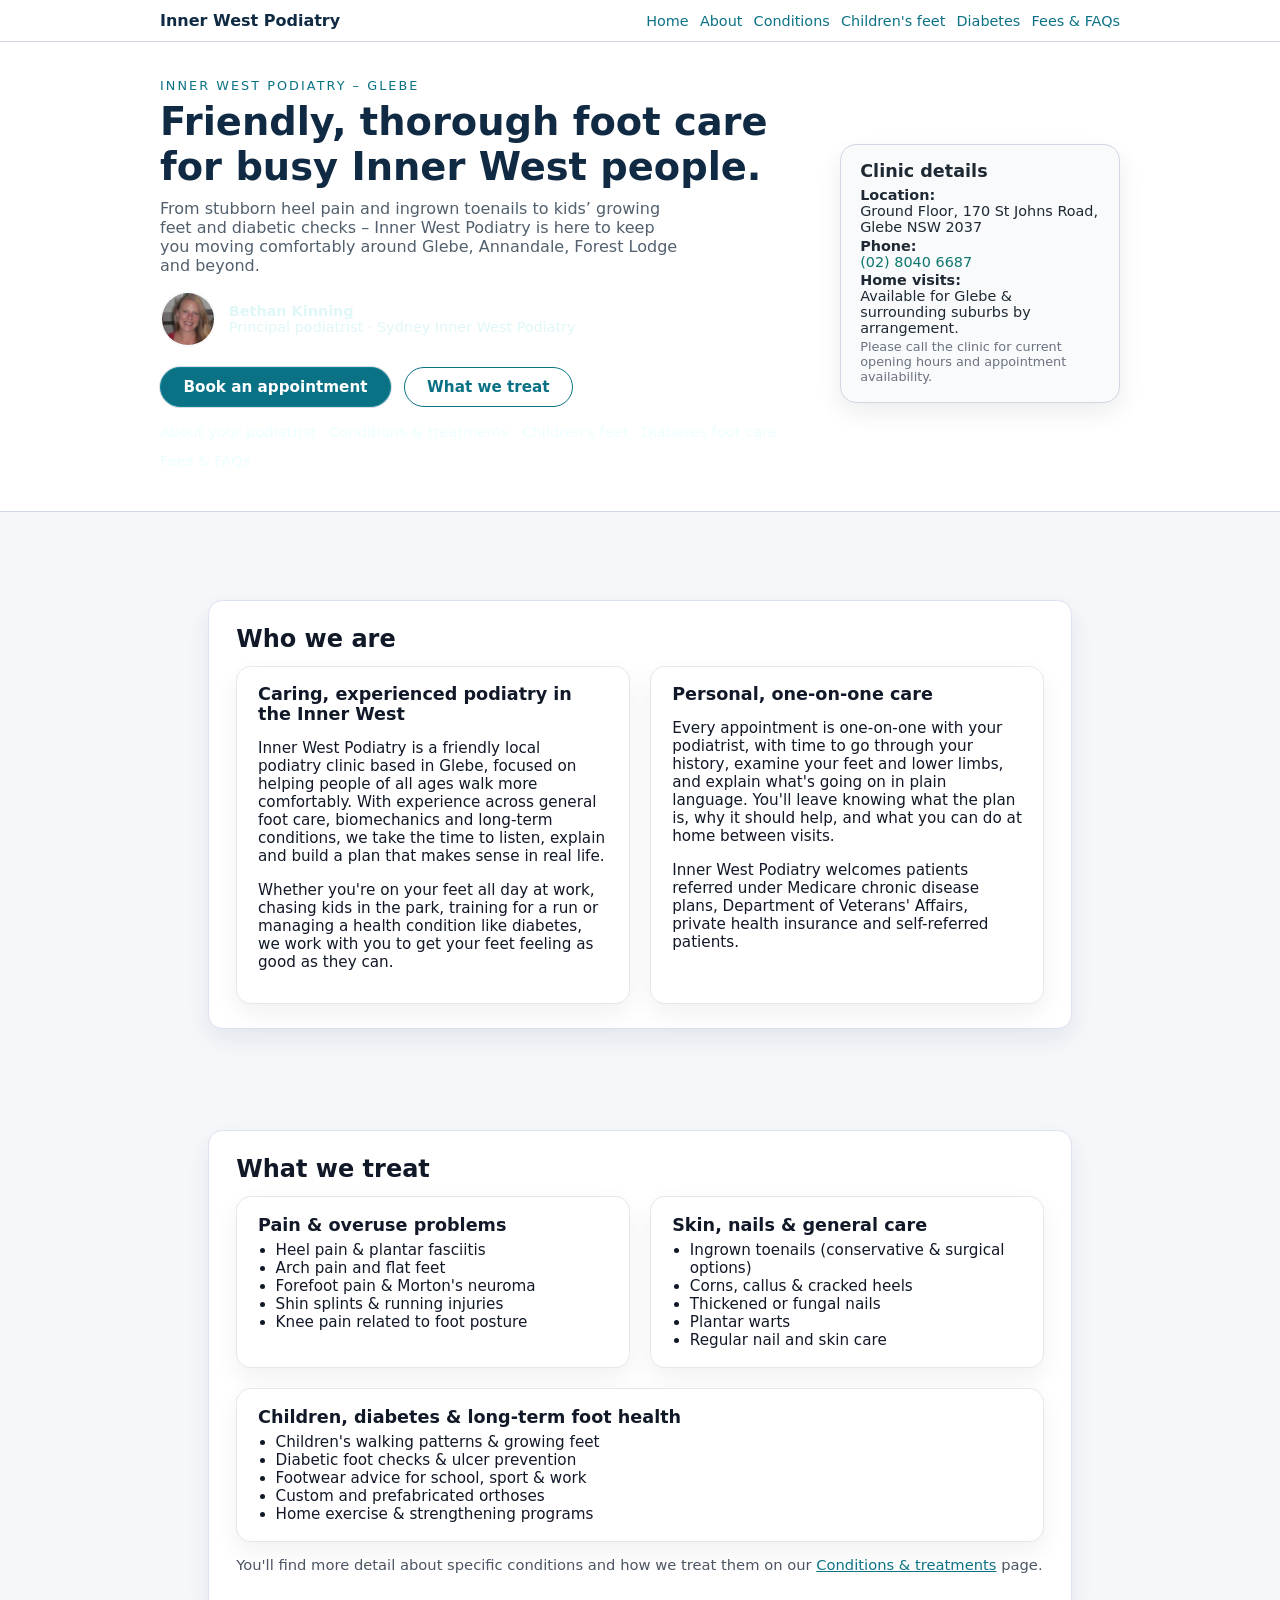
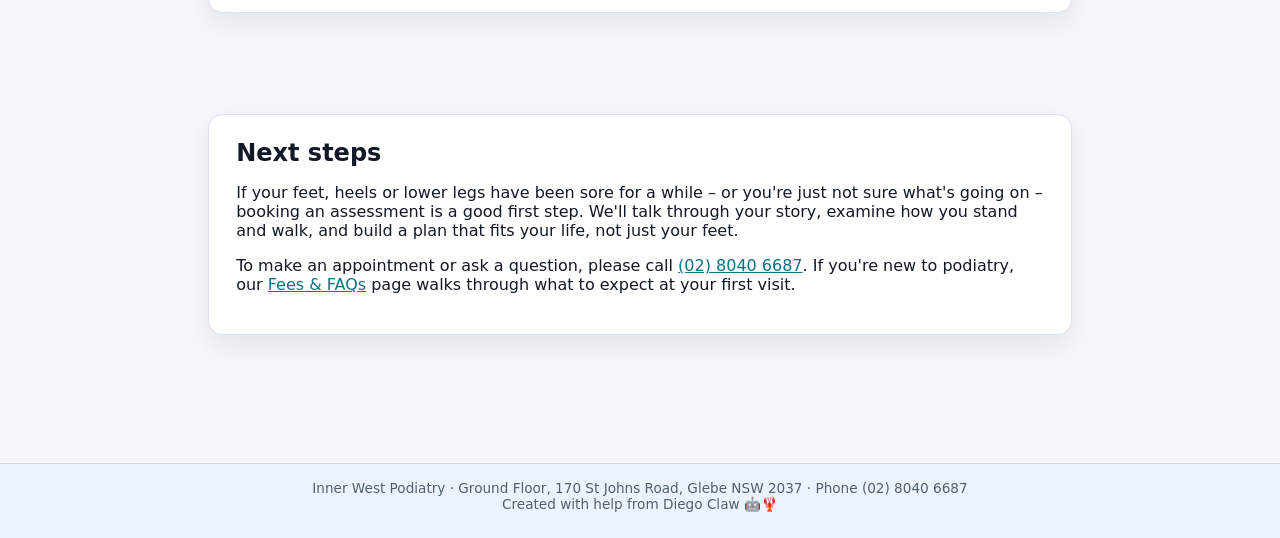
==== index.html @ 7d50f047 "Adjust colour palette to match Sydney Inner West Podiatry vibe" ====
<!DOCTYPE html>
<html lang="en">
<head>
  <meta charset="UTF-8" />
  <meta name="viewport" content="width=device-width, initial-scale=1.0" />
  <title>Inner West Podiatry – Happy Feet in Glebe & Beyond</title>
  <link rel="stylesheet" href="style.css" />
  <style>
    body {
      margin: 0;
      font-family: system-ui, -apple-system, BlinkMacSystemFont, "Segoe UI", sans-serif;
      background: #f5f7fb;
      color: #111827;
    }
    .hero {
      background: #ffffff;
      border-bottom: 1px solid #d0d7e2;
      padding: 2.2rem 1.5rem 2.6rem;
      color: #102a43;
    }
    .hero-inner {
      max-width: 960px;
      margin: 0 auto;
      display: flex;
      flex-wrap: wrap;
      gap: 2rem;
      align-items: center;
      justify-content: space-between;
    }
    .hero-copy {
      flex: 1 1 320px;
      min-width: 260px;
    }
    .hero-beth {
      display: flex;
      align-items: center;
      gap: 0.8rem;
      margin-top: 0.9rem;
      font-size: 0.9rem;
      color: #e0f7f7;
    }
    .hero-beth img {
      width: 56px;
      height: 56px;
      border-radius: 50%;
      object-fit: cover;
      border: 2px solid rgba(248, 250, 252, 0.85);
    }
    .hero-eyebrow {
      text-transform: uppercase;
      letter-spacing: 0.16em;
      font-size: 0.8rem;
      color: #0b7285;
      margin-bottom: 0.4rem;
    }
    .hero h1 {
      margin: 0;
      font-size: 2.4rem;
    }
    .hero-tagline {
      margin-top: 0.6rem;
      color: #52606d;
      max-width: 520px;
      font-size: 1rem;
    }
    .hero-actions {
      margin-top: 1.3rem;
      display: flex;
      flex-wrap: wrap;
      gap: 0.8rem;
    }
    .btn {
      display: inline-block;
      padding: 0.6rem 1.4rem;
      border-radius: 999px;
      font-weight: 600;
      text-decoration: none;
      font-size: 0.95rem;
    }
    .btn.primary {
      background: #0b7285;
      color: #ffffff;
      border: 1px solid #0c8599;
      box-shadow: 0 0 0 1px rgba(15, 23, 42, 0.15);
    }
    .btn.primary:hover {
      background: #f59e0b;
    }
    .btn.ghost {
      background: transparent;
      color: #0b7285;
      border: 1px solid #0b7285;
    }
    .hero-panel {
      flex: 0 0 280px;
      max-width: 320px;
      background: #f8fafc;
      border-radius: 1rem;
      padding: 1rem 1.2rem;
      border: 1px solid #d0d7e2;
      box-shadow: 0 10px 24px rgba(15, 23, 42, 0.08);
      font-size: 0.9rem;
      color: #1f2933;
    }
    .hero-panel h2 {
      margin: 0 0 0.4rem;
      font-size: 1.1rem;
    }
    .hero-panel p {
      margin: 0.15rem 0;
    }
    .hero-panel .small {
      font-size: 0.8rem;
      color: #6b7280;
    }

    main {
      max-width: 960px;
      margin: 0 auto;
      padding: 2.2rem 1.5rem 3rem;
    }
    .section {
      padding: 1.8rem 0 0;
    }
    .section h2 {
      margin-top: 0;
      margin-bottom: 0.8rem;
      font-size: 1.5rem;
    }
    .columns {
      display: flex;
      flex-wrap: wrap;
      gap: 1.3rem;
    }
    .column {
      flex: 1 1 260px;
      background: #ffffff;
      border-radius: 0.9rem;
      padding: 1.1rem 1.3rem;
      border: 1px solid #e5e7eb;
      box-shadow: 0 10px 26px rgba(15, 23, 42, 0.06);
      font-size: 0.95rem;
    }
    .column h3 {
      margin-top: 0;
      margin-bottom: 0.4rem;
      font-size: 1.1rem;
    }
    ul.treat-list {
      margin: 0.4rem 0 0;
      padding-left: 1.1rem;
      list-style: disc;
      color: #111827;
    }

    .nav-links {
      display: flex;
      flex-wrap: wrap;
      gap: 0.8rem;
      margin-top: 1rem;
      font-size: 0.92rem;
    }
    .nav-links a {
      color: #ecfeff;
      text-decoration: none;
    }
    .nav-links a:hover {
      text-decoration: underline;
    }

    @media (max-width: 640px) {
      .hero-inner {
        flex-direction: column;
        align-items: flex-start;
      }
      .hero-panel {
        width: 100%;
      }
    }
  </style>
</head>
<body>
  <div class="site-shell">
    <nav class="top-nav">
      <div class="top-nav-inner">
        <div class="top-nav-title">Inner West Podiatry</div>
        <div class="top-nav-links">
          <a href="index.html">Home</a>
          <a href="about.html">About</a>
          <a href="conditions.html">Conditions</a>
          <a href="kids-feet.html">Children&apos;s feet</a>
          <a href="diabetes-foot-care.html">Diabetes</a>
          <a href="faq.html">Fees &amp; FAQs</a>
        </div>
      </div>
    </nav>

    <header class="hero">
      <div class="hero-inner">
        <div class="hero-copy">
          <div class="hero-eyebrow">Inner West Podiatry – Glebe</div>
          <h1>Friendly, thorough foot care for busy Inner West people.</h1>
          <p class="hero-tagline">
            From stubborn heel pain and ingrown toenails to kids’ growing feet and diabetic checks – Inner West Podiatry
            is here to keep you moving comfortably around Glebe, Annandale, Forest Lodge and beyond.
          </p>
          <div class="hero-beth">
            <img src="media/bethan-kinning.jpg" alt="Bethan Kinning, podiatrist at Inner West Podiatry" />
            <div>
              <div style="font-weight:600;">Bethan Kinning</div>
              <div>Principal podiatrist · Sydney Inner West Podiatry</div>
            </div>
          </div>
          <div class="hero-actions">
            <a href="#book" class="btn primary">Book an appointment</a>
            <a href="#what-we-treat" class="btn ghost">What we treat</a>
          </div>
          <div class="nav-links">
            <a href="about.html">About your podiatrist</a>
            <a href="conditions.html">Conditions &amp; treatments</a>
            <a href="kids-feet.html">Children&apos;s feet</a>
            <a href="diabetes-foot-care.html">Diabetes foot care</a>
            <a href="faq.html">Fees &amp; FAQs</a>
          </div>
        </div>
        <aside class="hero-panel" id="book">
          <h2>Clinic details</h2>
          <p><strong>Location:</strong><br />Ground Floor, 170 St Johns Road, Glebe NSW 2037</p>
          <p><strong>Phone:</strong><br /><a href="tel:0280406687" style="color:#0f766e;text-decoration:none;">(02) 8040 6687</a></p>
          <p><strong>Home visits:</strong><br />Available for Glebe &amp; surrounding suburbs by arrangement.</p>
          <p class="small">Please call the clinic for current opening hours and appointment availability.</p>
        </aside>
      </div>
    </header>

    <main class="site-main">
      <section class="section" id="who-we-are">
        <div class="card-surface">
          <div class="card">
            <h2>Who we are</h2>
            <div class="columns">
              <div class="column">
                <h3>Caring, experienced podiatry in the Inner West</h3>
                <p>
                  Inner West Podiatry is a friendly local podiatry clinic based in Glebe, focused on helping people of
                  all ages walk more comfortably. With experience across general foot care, biomechanics and long-term
                  conditions, we take the time to listen, explain and build a plan that makes sense in real life.
                </p>
                <p>
                  Whether you&apos;re on your feet all day at work, chasing kids in the park, training for a run or managing
                  a health condition like diabetes, we work with you to get your feet feeling as good as they can.
                </p>
              </div>
              <div class="column">
                <h3>Personal, one-on-one care</h3>
                <p>
                  Every appointment is one-on-one with your podiatrist, with time to go through your history, examine
                  your feet and lower limbs, and explain what&apos;s going on in plain language. You&apos;ll leave knowing what
                  the plan is, why it should help, and what you can do at home between visits.
                </p>
                <p>
                  Inner West Podiatry welcomes patients referred under Medicare chronic disease plans, Department of
                  Veterans&apos; Affairs, private health insurance and self-referred patients.
                </p>
              </div>
            </div>
          </div>
        </div>
      </section>

      <section class="section" id="what-we-treat">
        <div class="card-surface">
          <div class="card">
            <h2>What we treat</h2>
            <div class="columns">
              <div class="column">
                <h3>Pain &amp; overuse problems</h3>
                <ul class="treat-list">
                  <li>Heel pain &amp; plantar fasciitis</li>
                  <li>Arch pain and flat feet</li>
                  <li>Forefoot pain &amp; Morton&apos;s neuroma</li>
                  <li>Shin splints &amp; running injuries</li>
                  <li>Knee pain related to foot posture</li>
                </ul>
              </div>
              <div class="column">
                <h3>Skin, nails &amp; general care</h3>
                <ul class="treat-list">
                  <li>Ingrown toenails (conservative &amp; surgical options)</li>
                  <li>Corns, callus &amp; cracked heels</li>
                  <li>Thickened or fungal nails</li>
                  <li>Plantar warts</li>
                  <li>Regular nail and skin care</li>
                </ul>
              </div>
              <div class="column">
                <h3>Children, diabetes &amp; long-term foot health</h3>
                <ul class="treat-list">
                  <li>Children&apos;s walking patterns &amp; growing feet</li>
                  <li>Diabetic foot checks &amp; ulcer prevention</li>
                  <li>Footwear advice for school, sport &amp; work</li>
                  <li>Custom and prefabricated orthoses</li>
                  <li>Home exercise &amp; strengthening programs</li>
                </ul>
              </div>
            </div>
            <p style="margin-top:0.9rem;font-size:0.92rem;color:#4b5563;">
              You&apos;ll find more detail about specific conditions and how we treat them on our
              <a href="conditions.html">Conditions &amp; treatments</a> page.
            </p>
          </div>
        </div>
      </section>

      <section class="section" id="next-steps">
        <div class="card-surface">
          <div class="card">
            <h2>Next steps</h2>
            <p>
              If your feet, heels or lower legs have been sore for a while – or you&apos;re just not sure what&apos;s going on –
              booking an assessment is a good first step. We&apos;ll talk through your story, examine how you stand and walk,
              and build a plan that fits your life, not just your feet.
            </p>
            <p>
              To make an appointment or ask a question, please call
              <a href="tel:0280406687">(02) 8040 6687</a>. If you&apos;re new to podiatry, our
              <a href="faq.html">Fees &amp; FAQs</a> page walks through what to expect at your first visit.
            </p>
          </div>
        </div>
      </section>
    </main>

    <footer class="site-footer">
      Inner West Podiatry · Ground Floor, 170 St Johns Road, Glebe NSW 2037 · Phone (02) 8040 6687<br />
      Created with help from Diego Claw 🤖🦞
    </footer>
  </div>
</body>
</html>
---- style.css ----
* {
  box-sizing: border-box;
}

body {
  margin: 0;
  font-family: system-ui, -apple-system, BlinkMacSystemFont, "Segoe UI", sans-serif;
  background: #f7fafc;
  color: #1f2933;
}

a {
  color: #0b7285;
}

a:hover {
  text-decoration: underline;
}

.site-shell {
  min-height: 100vh;
  display: flex;
  flex-direction: column;
}

.site-main {
  flex: 1 0 auto;
}

.site-footer {
  flex-shrink: 0;
  border-top: 1px solid #d0d7e2;
  padding: 1rem 1.5rem 1.6rem;
  margin-top: 2rem;
  font-size: 0.85rem;
  color: #52606d;
  text-align: center;
  background: #edf2ff;
}

.top-nav {
  background: #ffffff;
  border-bottom: 1px solid #d0d7e2;
  padding: 0.7rem 1.5rem;
}

.top-nav-inner {
  max-width: 960px;
  margin: 0 auto;
  display: flex;
  flex-wrap: wrap;
  align-items: center;
  justify-content: space-between;
  gap: 0.8rem;
}

.top-nav-title {
  font-weight: 600;
  font-size: 1rem;
  color: #102a43;
}

.top-nav-links {
  display: flex;
  flex-wrap: wrap;
  gap: 0.7rem;
  font-size: 0.9rem;
}

.top-nav a {
  color: #0b7285;
  text-decoration: none;
}

.top-nav a:hover {
  text-decoration: underline;
}

.card-surface {
  max-width: 960px;
  margin: 1.5rem auto 3rem;
  padding: 0 1.5rem;
}

.card {
  background: #ffffff;
  border-radius: 0.9rem;
  padding: 1.5rem 1.7rem;
  box-shadow: 0 10px 24px rgba(15, 23, 42, 0.08);
  border: 1px solid #dde2f0;
}
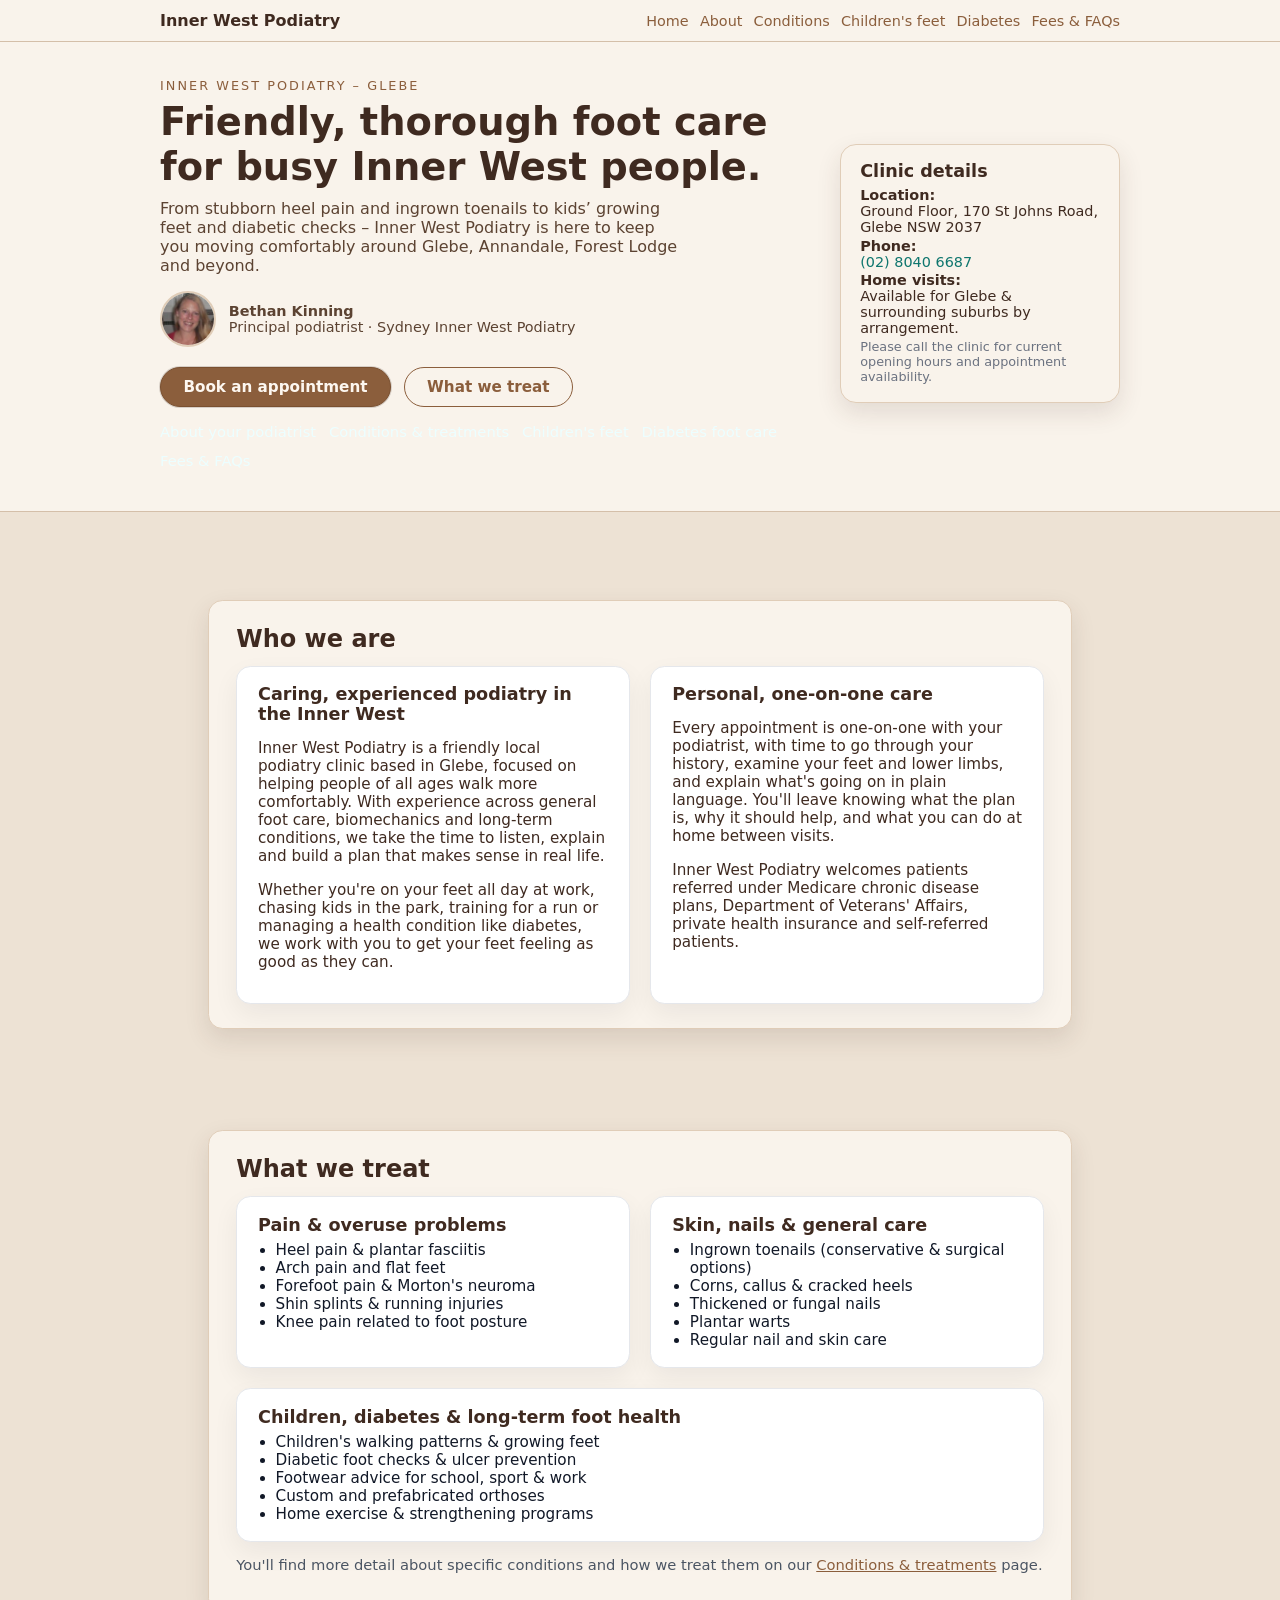
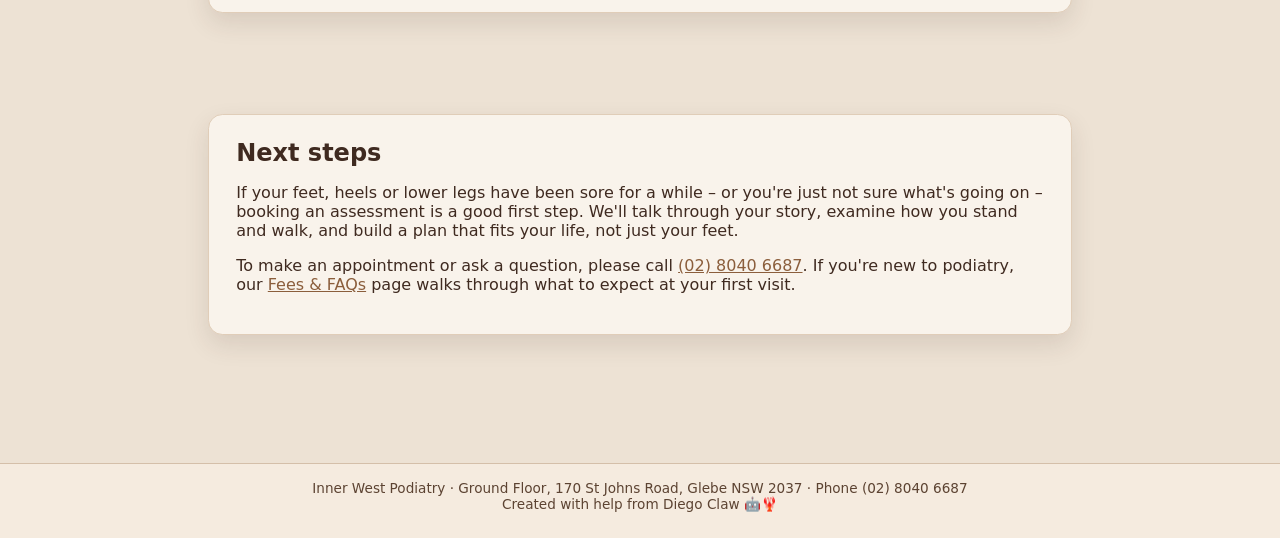
==== commit 2101bc6c: "Apply warm cream & brown palette across all pages" ====
--- a/index.html
+++ b/index.html
@@ -9,14 +9,14 @@
     body {
       margin: 0;
       font-family: system-ui, -apple-system, BlinkMacSystemFont, "Segoe UI", sans-serif;
-      background: #f5f7fb;
-      color: #111827;
+      background: #ede2d4;
+      color: #3f2a20;
     }
     .hero {
-      background: #ffffff;
-      border-bottom: 1px solid #d0d7e2;
+      background: #f9f3eb;
+      border-bottom: 1px solid #d4bfa9;
       padding: 2.2rem 1.5rem 2.6rem;
-      color: #102a43;
+      color: #3f2a20;
     }
     .hero-inner {
       max-width: 960px;
@@ -37,20 +37,20 @@
       gap: 0.8rem;
       margin-top: 0.9rem;
       font-size: 0.9rem;
-      color: #e0f7f7;
+      color: #5c4332;
     }
     .hero-beth img {
       width: 56px;
       height: 56px;
       border-radius: 50%;
       object-fit: cover;
-      border: 2px solid rgba(248, 250, 252, 0.85);
+      border: 2px solid #e0cdb8;
     }
     .hero-eyebrow {
       text-transform: uppercase;
       letter-spacing: 0.16em;
       font-size: 0.8rem;
-      color: #0b7285;
+      color: #8b5e3c;
       margin-bottom: 0.4rem;
     }
     .hero h1 {
@@ -59,7 +59,7 @@
     }
     .hero-tagline {
       margin-top: 0.6rem;
-      color: #52606d;
+      color: #5c4332;
       max-width: 520px;
       font-size: 1rem;
     }
@@ -78,29 +78,29 @@
       font-size: 0.95rem;
     }
     .btn.primary {
-      background: #0b7285;
-      color: #ffffff;
-      border: 1px solid #0c8599;
-      box-shadow: 0 0 0 1px rgba(15, 23, 42, 0.15);
+      background: #8b5e3c;
+      color: #fdf7f0;
+      border: 1px solid #7a5030;
+      box-shadow: 0 0 0 1px rgba(63, 42, 32, 0.18);
     }
     .btn.primary:hover {
       background: #f59e0b;
     }
     .btn.ghost {
       background: transparent;
-      color: #0b7285;
-      border: 1px solid #0b7285;
+      color: #8b5e3c;
+      border: 1px solid #8b5e3c;
     }
     .hero-panel {
       flex: 0 0 280px;
       max-width: 320px;
-      background: #f8fafc;
+      background: #f9f3eb;
       border-radius: 1rem;
       padding: 1rem 1.2rem;
-      border: 1px solid #d0d7e2;
-      box-shadow: 0 10px 24px rgba(15, 23, 42, 0.08);
+      border: 1px solid #e0cdb8;
+      box-shadow: 0 10px 24px rgba(63, 42, 32, 0.12);
       font-size: 0.9rem;
-      color: #1f2933;
+      color: #3f2a20;
     }
     .hero-panel h2 {
       margin: 0 0 0.4rem;
--- a/style.css
+++ b/style.css
@@ -5,12 +5,12 @@
 body {
   margin: 0;
   font-family: system-ui, -apple-system, BlinkMacSystemFont, "Segoe UI", sans-serif;
-  background: #f7fafc;
-  color: #1f2933;
+  background: #ede2d4; /* warm cream */
+  color: #3f2a20;      /* rich brown text */
 }
 
 a {
-  color: #0b7285;
+  color: #8b5e3c;      /* muted copper-brown */
 }
 
 a:hover {
@@ -29,18 +29,18 @@
 
 .site-footer {
   flex-shrink: 0;
-  border-top: 1px solid #d0d7e2;
+  border-top: 1px solid #d4bfa9;
   padding: 1rem 1.5rem 1.6rem;
   margin-top: 2rem;
   font-size: 0.85rem;
-  color: #52606d;
+  color: #5c4332;
   text-align: center;
-  background: #edf2ff;
+  background: #f5ebdf;
 }
 
 .top-nav {
-  background: #ffffff;
-  border-bottom: 1px solid #d0d7e2;
+  background: #f9f3eb;
+  border-bottom: 1px solid #d4bfa9;
   padding: 0.7rem 1.5rem;
 }
 
@@ -57,7 +57,7 @@
 .top-nav-title {
   font-weight: 600;
   font-size: 1rem;
-  color: #102a43;
+  color: #3f2a20;
 }
 
 .top-nav-links {
@@ -68,7 +68,7 @@
 }
 
 .top-nav a {
-  color: #0b7285;
+  color: #8b5e3c;
   text-decoration: none;
 }
 
@@ -83,9 +83,9 @@
 }
 
 .card {
-  background: #ffffff;
+  background: #f9f3eb;
   border-radius: 0.9rem;
   padding: 1.5rem 1.7rem;
-  box-shadow: 0 10px 24px rgba(15, 23, 42, 0.08);
-  border: 1px solid #dde2f0;
+  box-shadow: 0 10px 24px rgba(63, 42, 32, 0.12);
+  border: 1px solid #e0cdb8;
 }
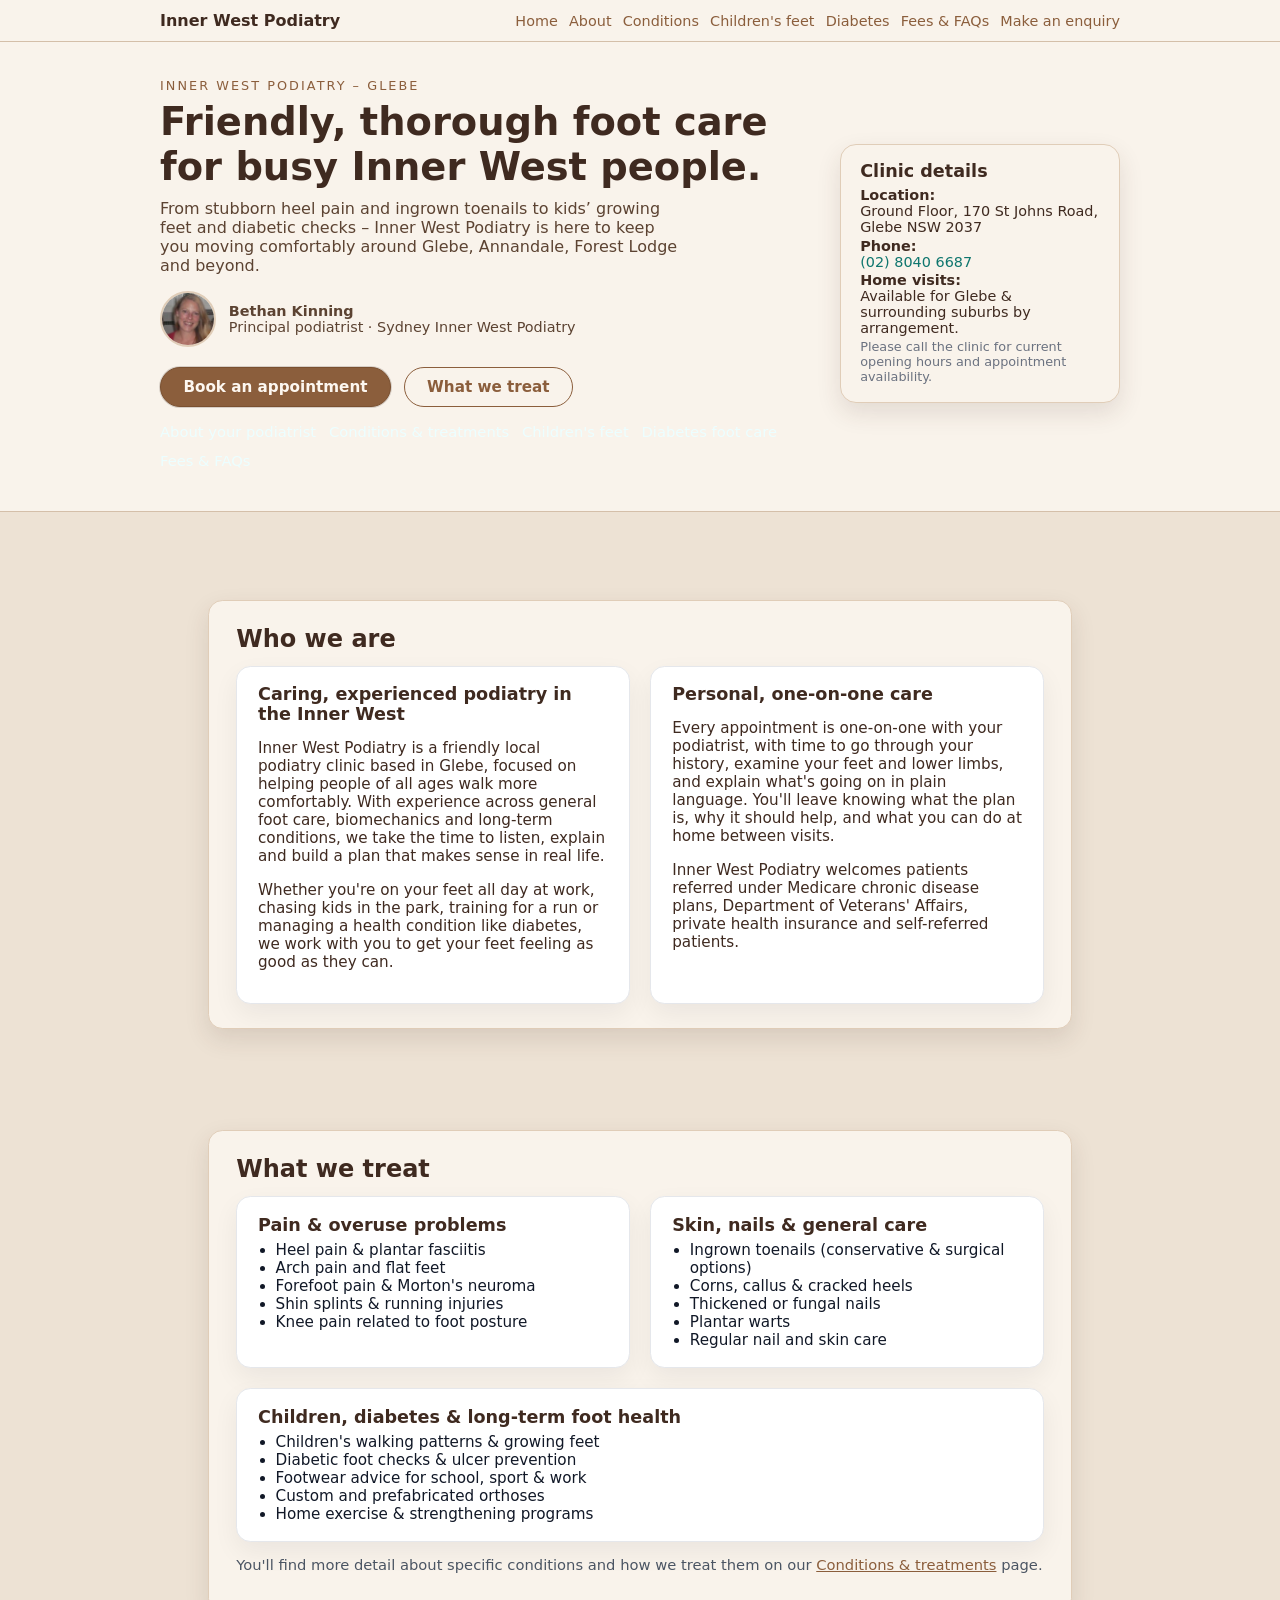
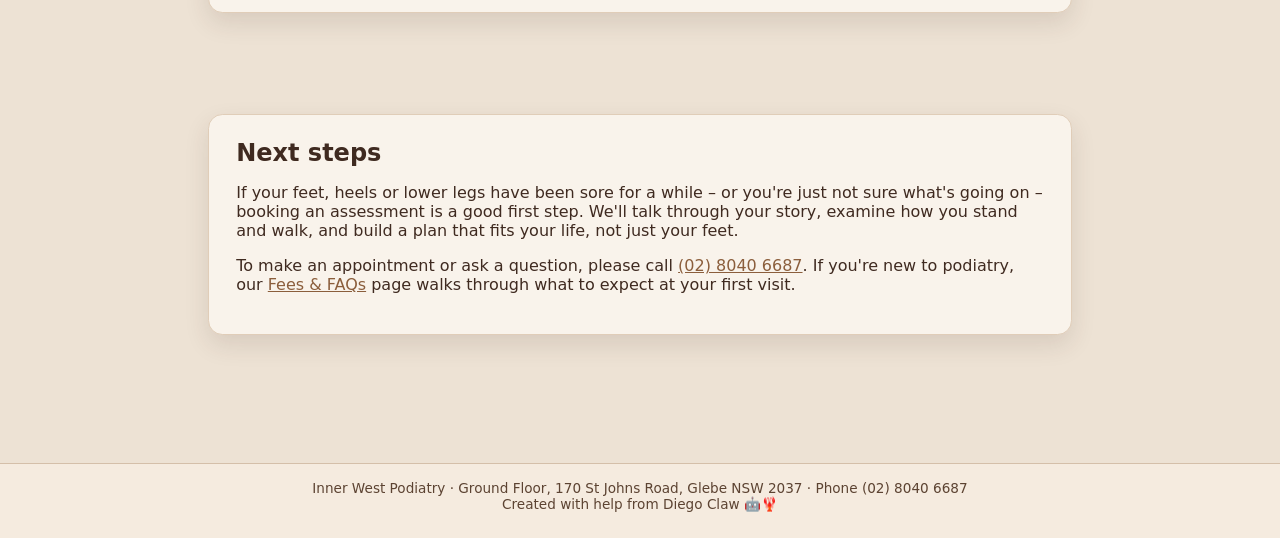
==== commit 746cabbb: "Add Make an enquiry page and nav link" ====
--- a/index.html
+++ b/index.html
@@ -191,6 +191,7 @@
           <a href="kids-feet.html">Children&apos;s feet</a>
           <a href="diabetes-foot-care.html">Diabetes</a>
           <a href="faq.html">Fees &amp; FAQs</a>
+          <a href="enquiry.html">Make an enquiry</a>
         </div>
       </div>
     </nav>
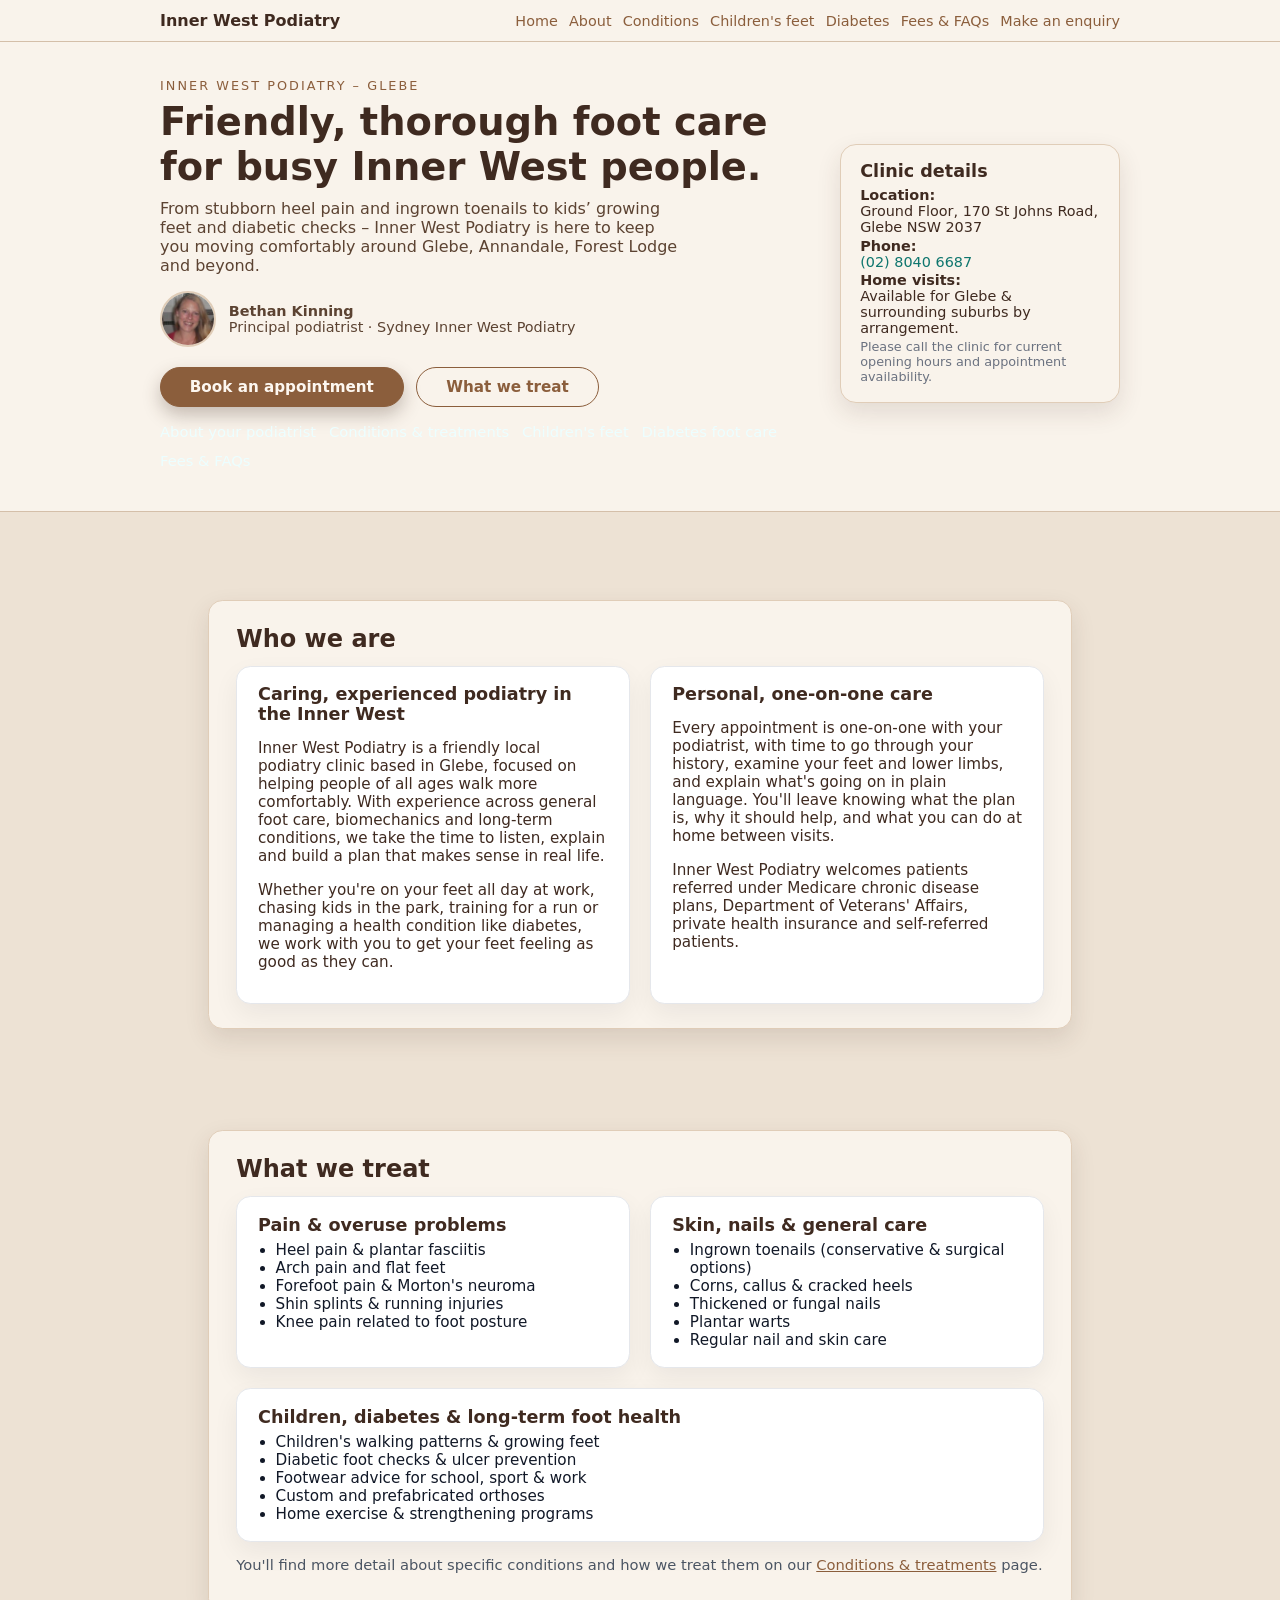
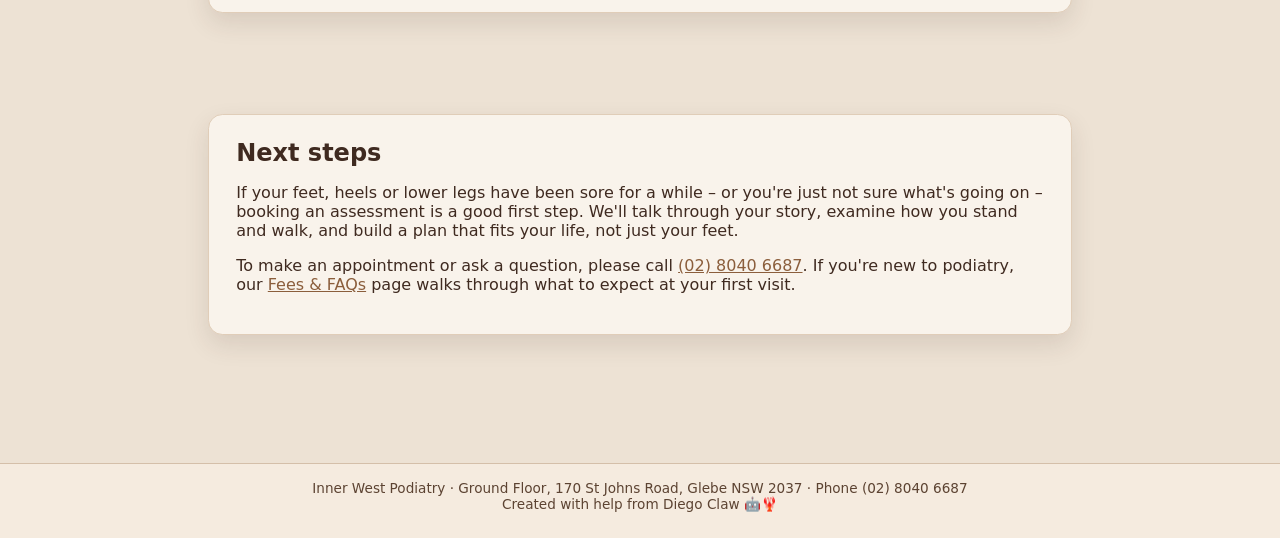
==== commit ab5afba9: "Tweak hero buttons to match rounded brown style" ====
--- a/index.html
+++ b/index.html
@@ -71,25 +71,27 @@
     }
     .btn {
       display: inline-block;
-      padding: 0.6rem 1.4rem;
+      padding: 0.6rem 1.8rem;
       border-radius: 999px;
       font-weight: 600;
       text-decoration: none;
       font-size: 0.95rem;
+      border-width: 1px;
+      border-style: solid;
     }
     .btn.primary {
       background: #8b5e3c;
       color: #fdf7f0;
-      border: 1px solid #7a5030;
-      box-shadow: 0 0 0 1px rgba(63, 42, 32, 0.18);
+      border-color: #8b5e3c;
+      box-shadow: 0 8px 18px rgba(63, 42, 32, 0.28);
     }
     .btn.primary:hover {
-      background: #f59e0b;
+      background: #7a5030;
     }
     .btn.ghost {
       background: transparent;
       color: #8b5e3c;
-      border: 1px solid #8b5e3c;
+      border-color: #8b5e3c;
     }
     .hero-panel {
       flex: 0 0 280px;
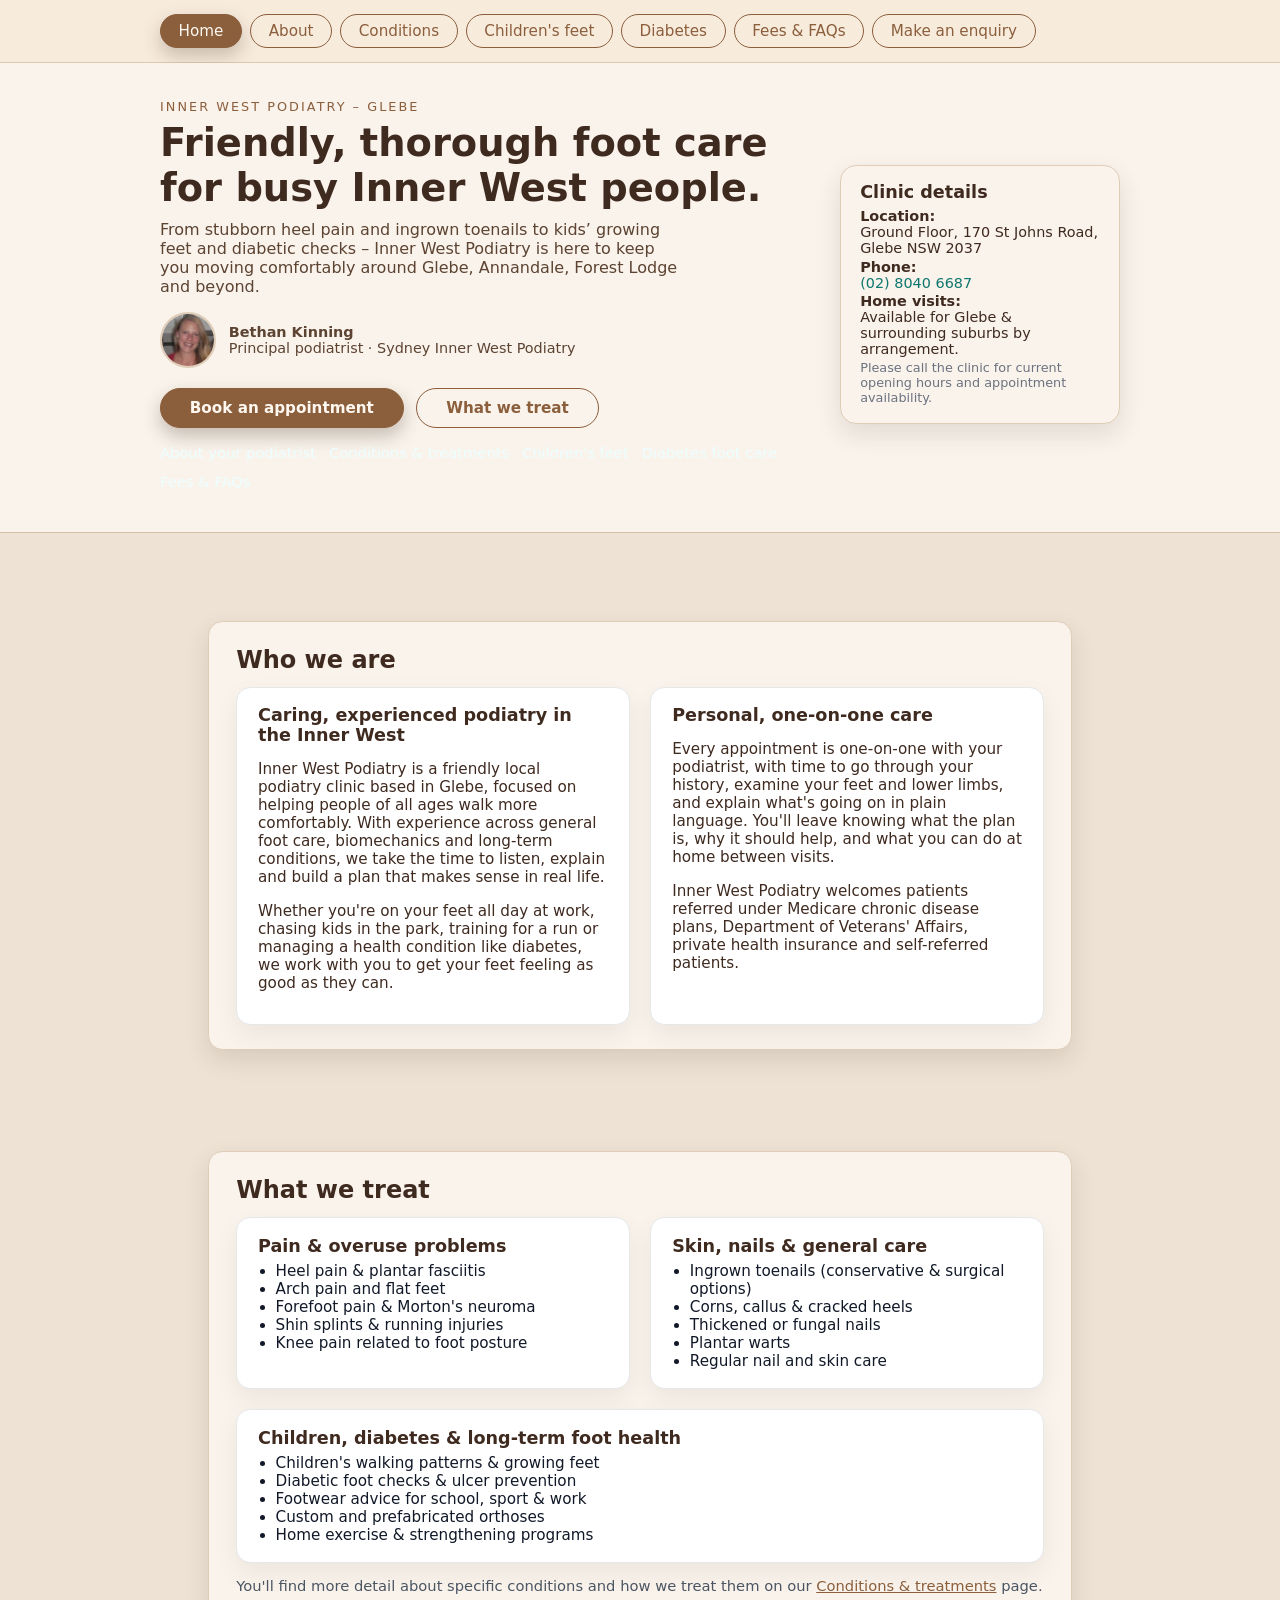
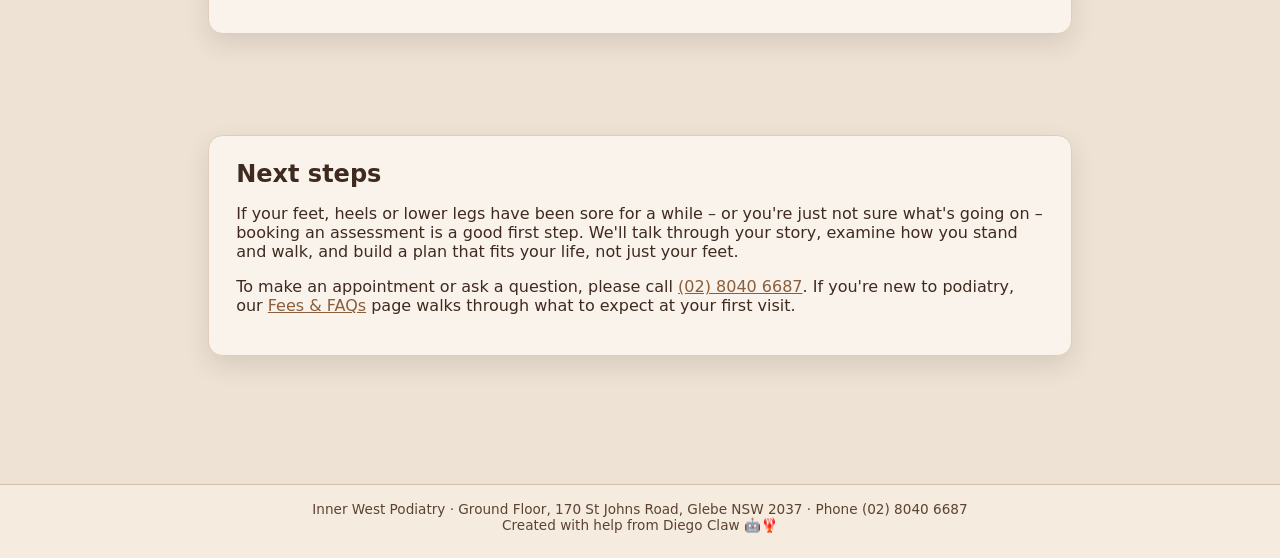
==== commit aa9e62d2: "Highlight active nav item as solid brown pill" ====
--- a/index.html
+++ b/index.html
@@ -187,7 +187,7 @@
       <div class="top-nav-inner">
         <div class="top-nav-title">Inner West Podiatry</div>
         <div class="top-nav-links">
-          <a href="index.html">Home</a>
+          <a href="index.html" class="active">Home</a>
           <a href="about.html">About</a>
           <a href="conditions.html">Conditions</a>
           <a href="kids-feet.html">Children&apos;s feet</a>
--- a/style.css
+++ b/style.css
@@ -39,9 +39,9 @@
 }
 
 .top-nav {
-  background: #f9f3eb;
-  border-bottom: 1px solid #d4bfa9;
-  padding: 0.7rem 1.5rem;
+  background: #f7ebdc;
+  border-bottom: 1px solid #dfc9af;
+  padding: 0.85rem 1.5rem 0.9rem;
 }
 
 .top-nav-inner {
@@ -50,30 +50,50 @@
   display: flex;
   flex-wrap: wrap;
   align-items: center;
-  justify-content: space-between;
-  gap: 0.8rem;
+  gap: 1.2rem;
 }
 
 .top-nav-title {
-  font-weight: 600;
-  font-size: 1rem;
-  color: #3f2a20;
+  display: none; /* keep it visually simple like the reference nav */
 }
 
 .top-nav-links {
   display: flex;
   flex-wrap: wrap;
-  gap: 0.7rem;
-  font-size: 0.9rem;
+  gap: 0.5rem;
+  font-size: 0.95rem;
 }
 
 .top-nav a {
+  display: inline-block;
+  padding: 0.45rem 1.1rem;
+  border-radius: 999px;
+  border: 1px solid transparent;
   color: #8b5e3c;
   text-decoration: none;
+  background: transparent;
+}
+
+/* Primary-style pill for the home link */
+.top-nav a.active {
+  background: #8b5e3c;
+  color: #fdf7f0;
+  border-color: #8b5e3c;
+  box-shadow: 0 8px 18px rgba(63, 42, 32, 0.25);
+}
+
+/* Outline pill for non-active nav items */
+.top-nav a {
+  background: transparent;
+  color: #8b5e3c;
+  border-color: #8b5e3c;
 }
 
 .top-nav a:hover {
-  text-decoration: underline;
+  text-decoration: none;
+  background: #7a5030;
+  color: #fdf7f0;
+  border-color: #7a5030;
 }
 
 .card-surface {
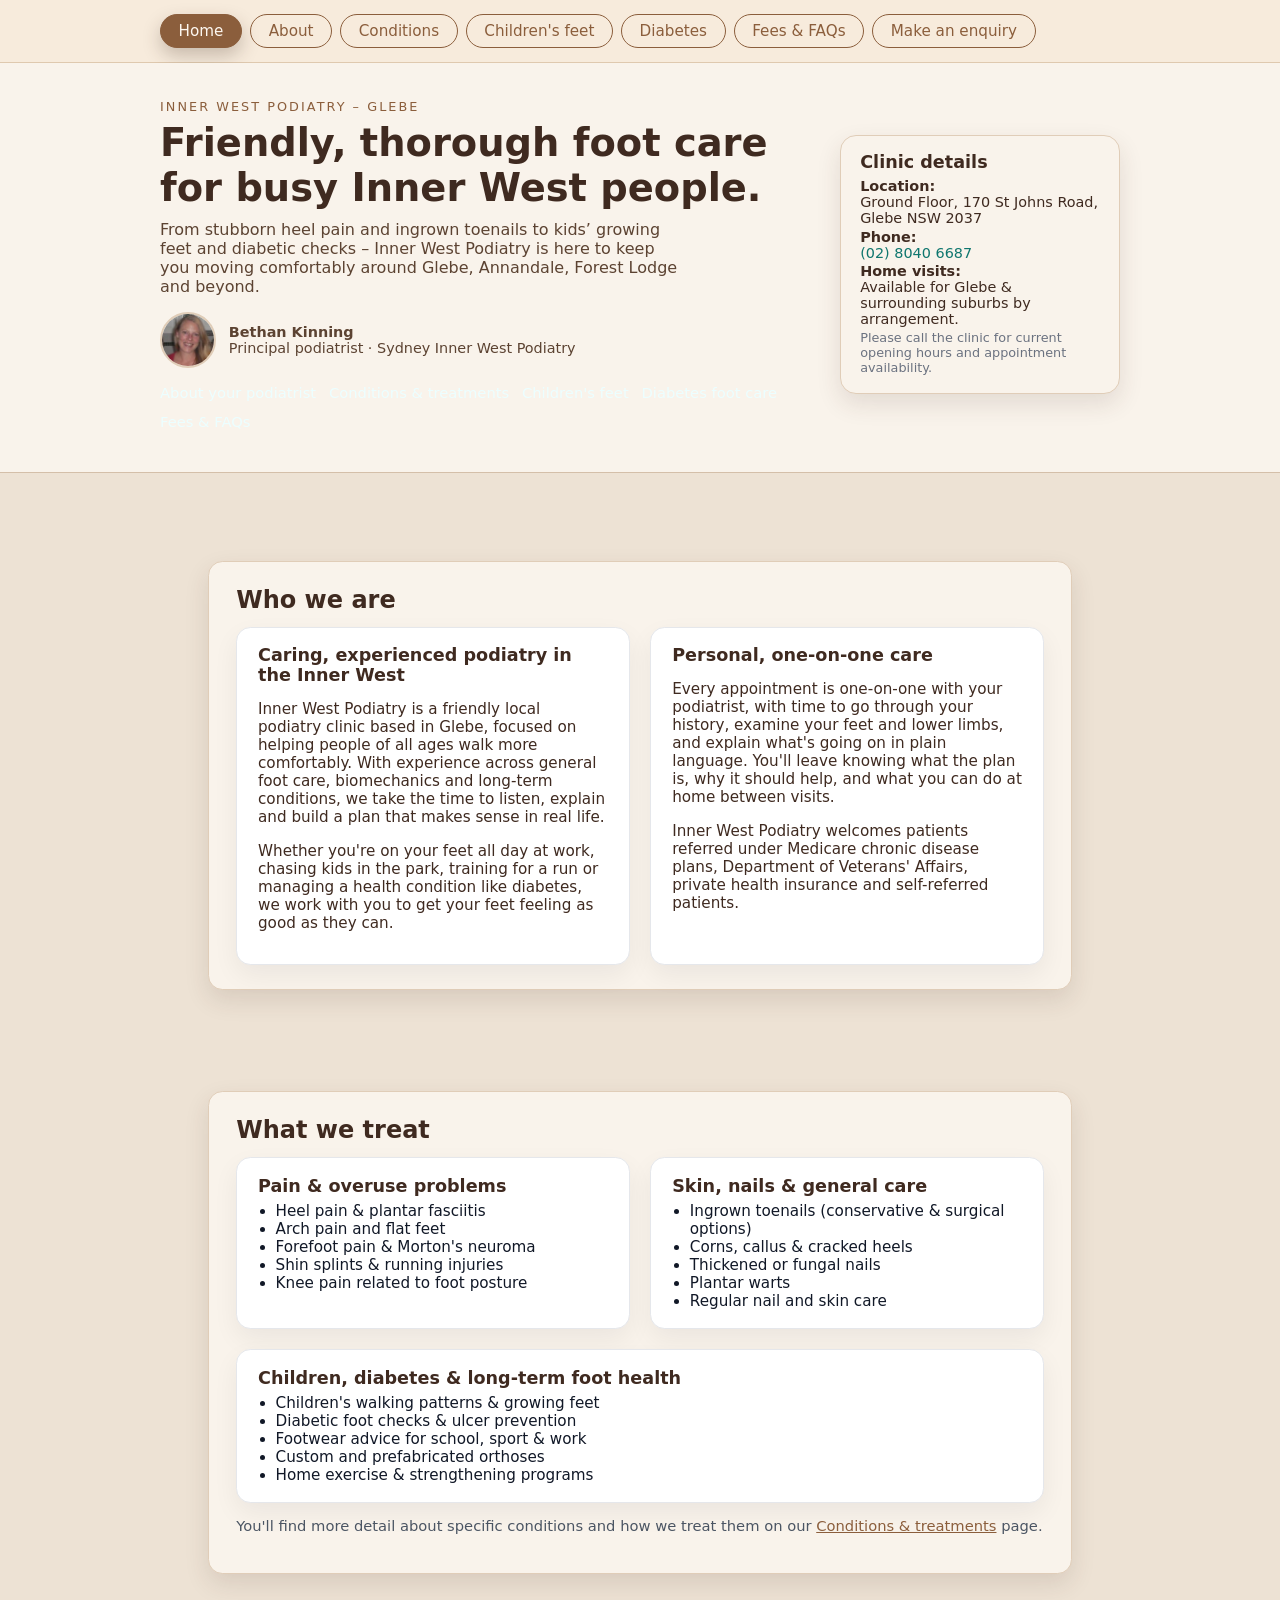
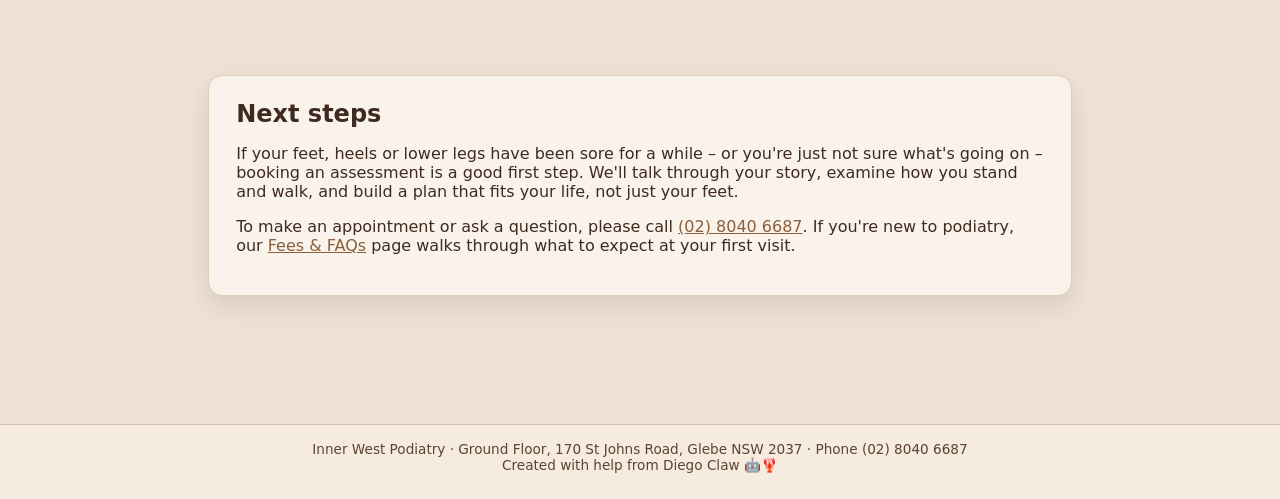
==== commit 2769d31e: "Remove hero call-to-action buttons now that nav carries actions" ====
--- a/index.html
+++ b/index.html
@@ -214,10 +214,6 @@
               <div>Principal podiatrist · Sydney Inner West Podiatry</div>
             </div>
           </div>
-          <div class="hero-actions">
-            <a href="#book" class="btn primary">Book an appointment</a>
-            <a href="#what-we-treat" class="btn ghost">What we treat</a>
-          </div>
           <div class="nav-links">
             <a href="about.html">About your podiatrist</a>
             <a href="conditions.html">Conditions &amp; treatments</a>
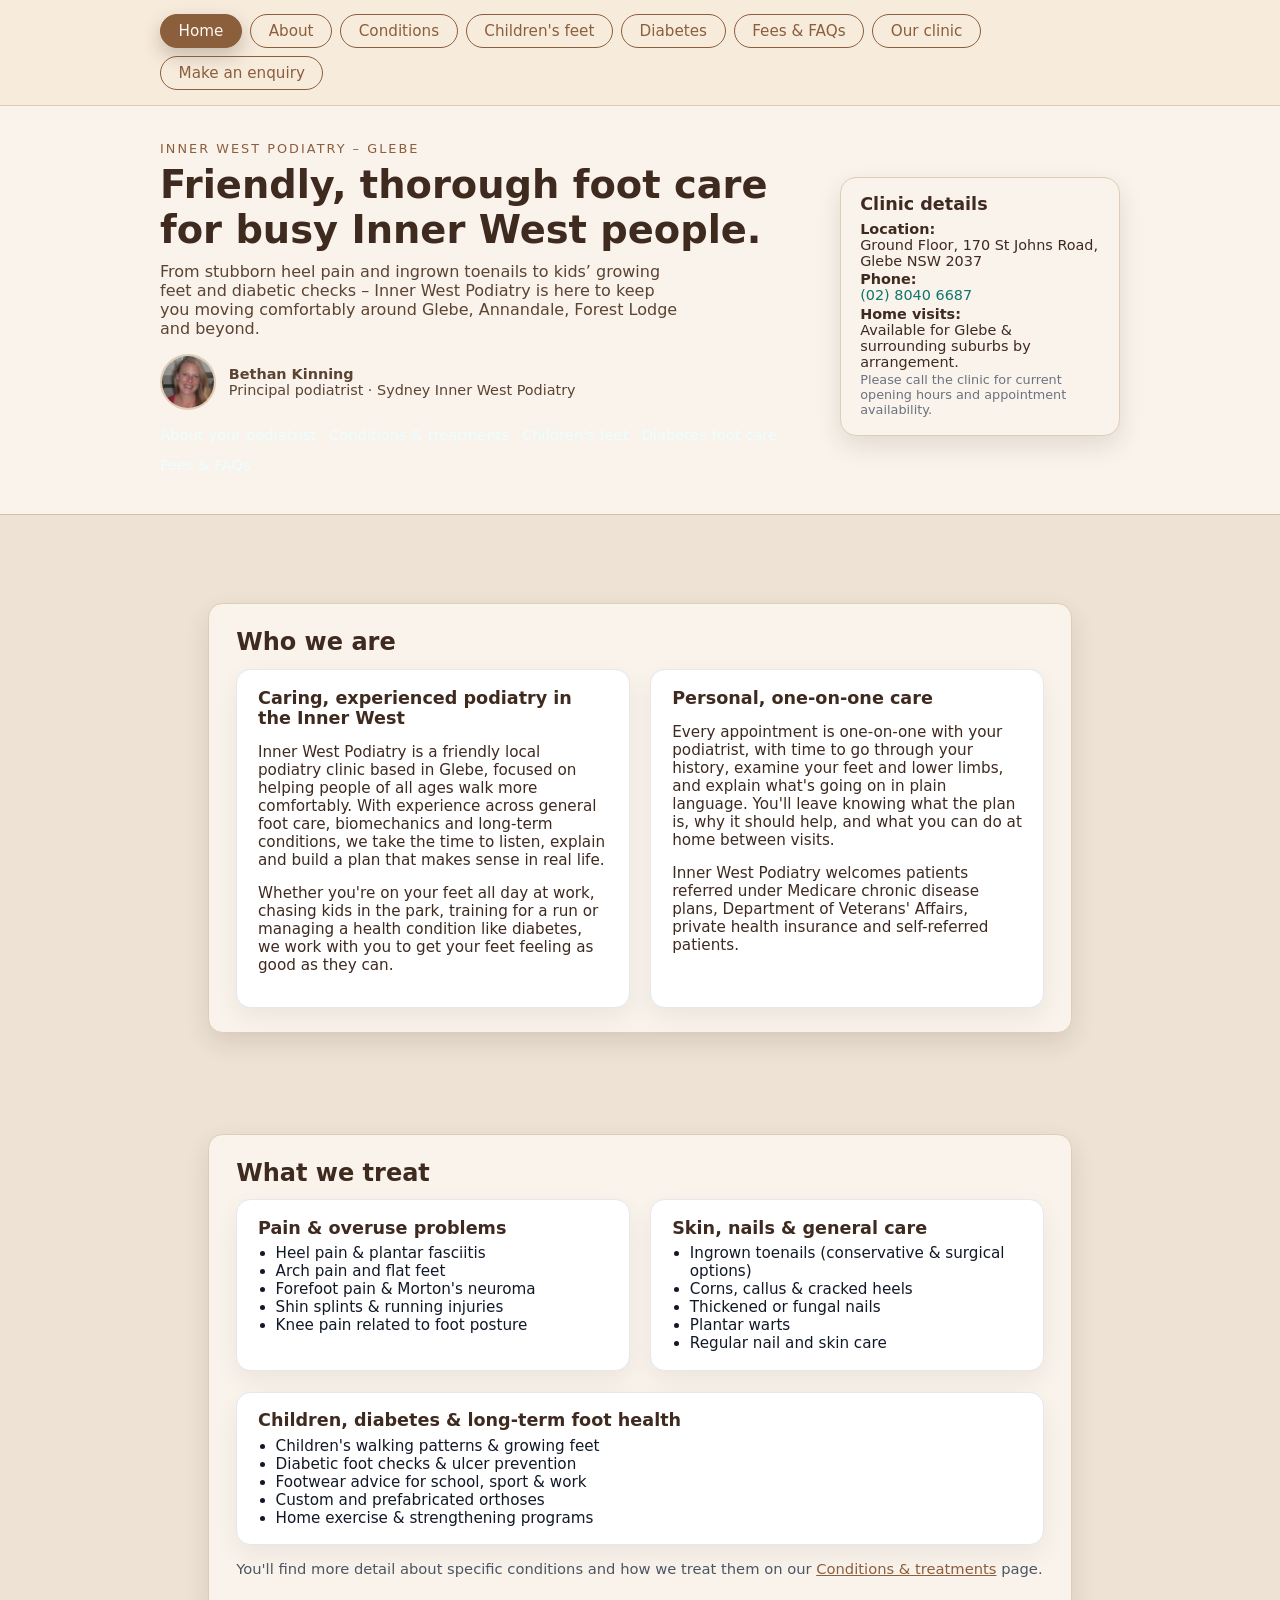
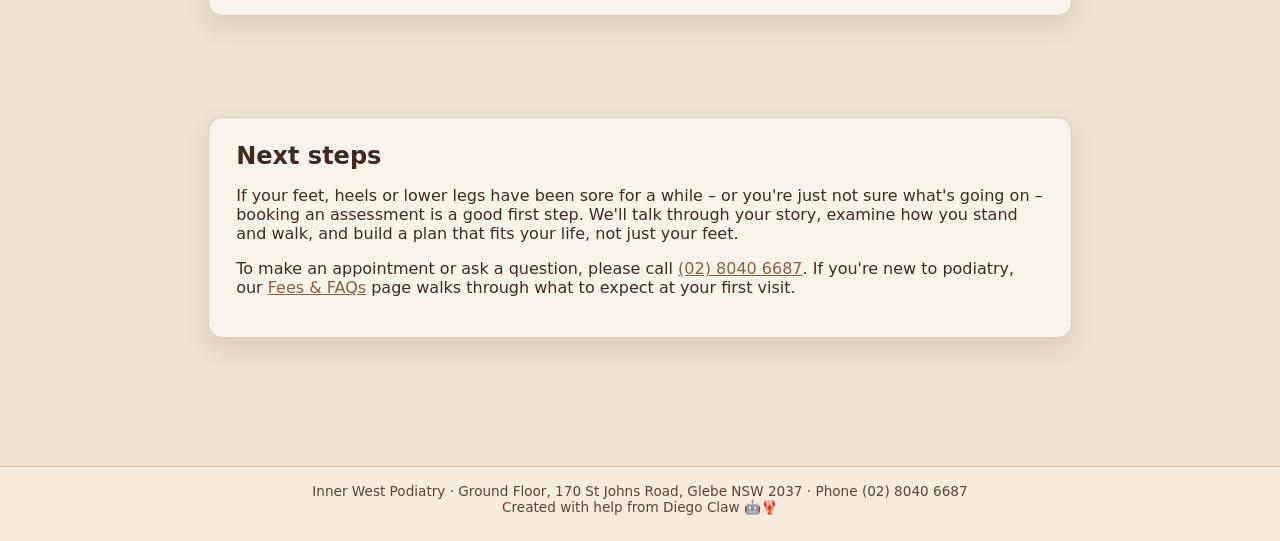
==== commit 02c66b50: "Add Our clinic page and nav link" ====
--- a/index.html
+++ b/index.html
@@ -193,6 +193,7 @@
           <a href="kids-feet.html">Children&apos;s feet</a>
           <a href="diabetes-foot-care.html">Diabetes</a>
           <a href="faq.html">Fees &amp; FAQs</a>
+          <a href="our-clinic.html">Our clinic</a>
           <a href="enquiry.html">Make an enquiry</a>
         </div>
       </div>
@@ -201,7 +202,7 @@
     <header class="hero">
       <div class="hero-inner">
         <div class="hero-copy">
-          <div class="hero-eyebrow">Inner West Podiatry – Glebe</div>
+          <div class="hero-eyebrow">INNER WEST PODIATRY – GLEBE</div>
           <h1>Friendly, thorough foot care for busy Inner West people.</h1>
           <p class="hero-tagline">
             From stubborn heel pain and ingrown toenails to kids’ growing feet and diabetic checks – Inner West Podiatry
--- a/style.css
+++ b/style.css
@@ -39,6 +39,9 @@
 }
 
 .top-nav {
+  position: sticky;
+  top: 0;
+  z-index: 50;
   background: #f7ebdc;
   border-bottom: 1px solid #dfc9af;
   padding: 0.85rem 1.5rem 0.9rem;
